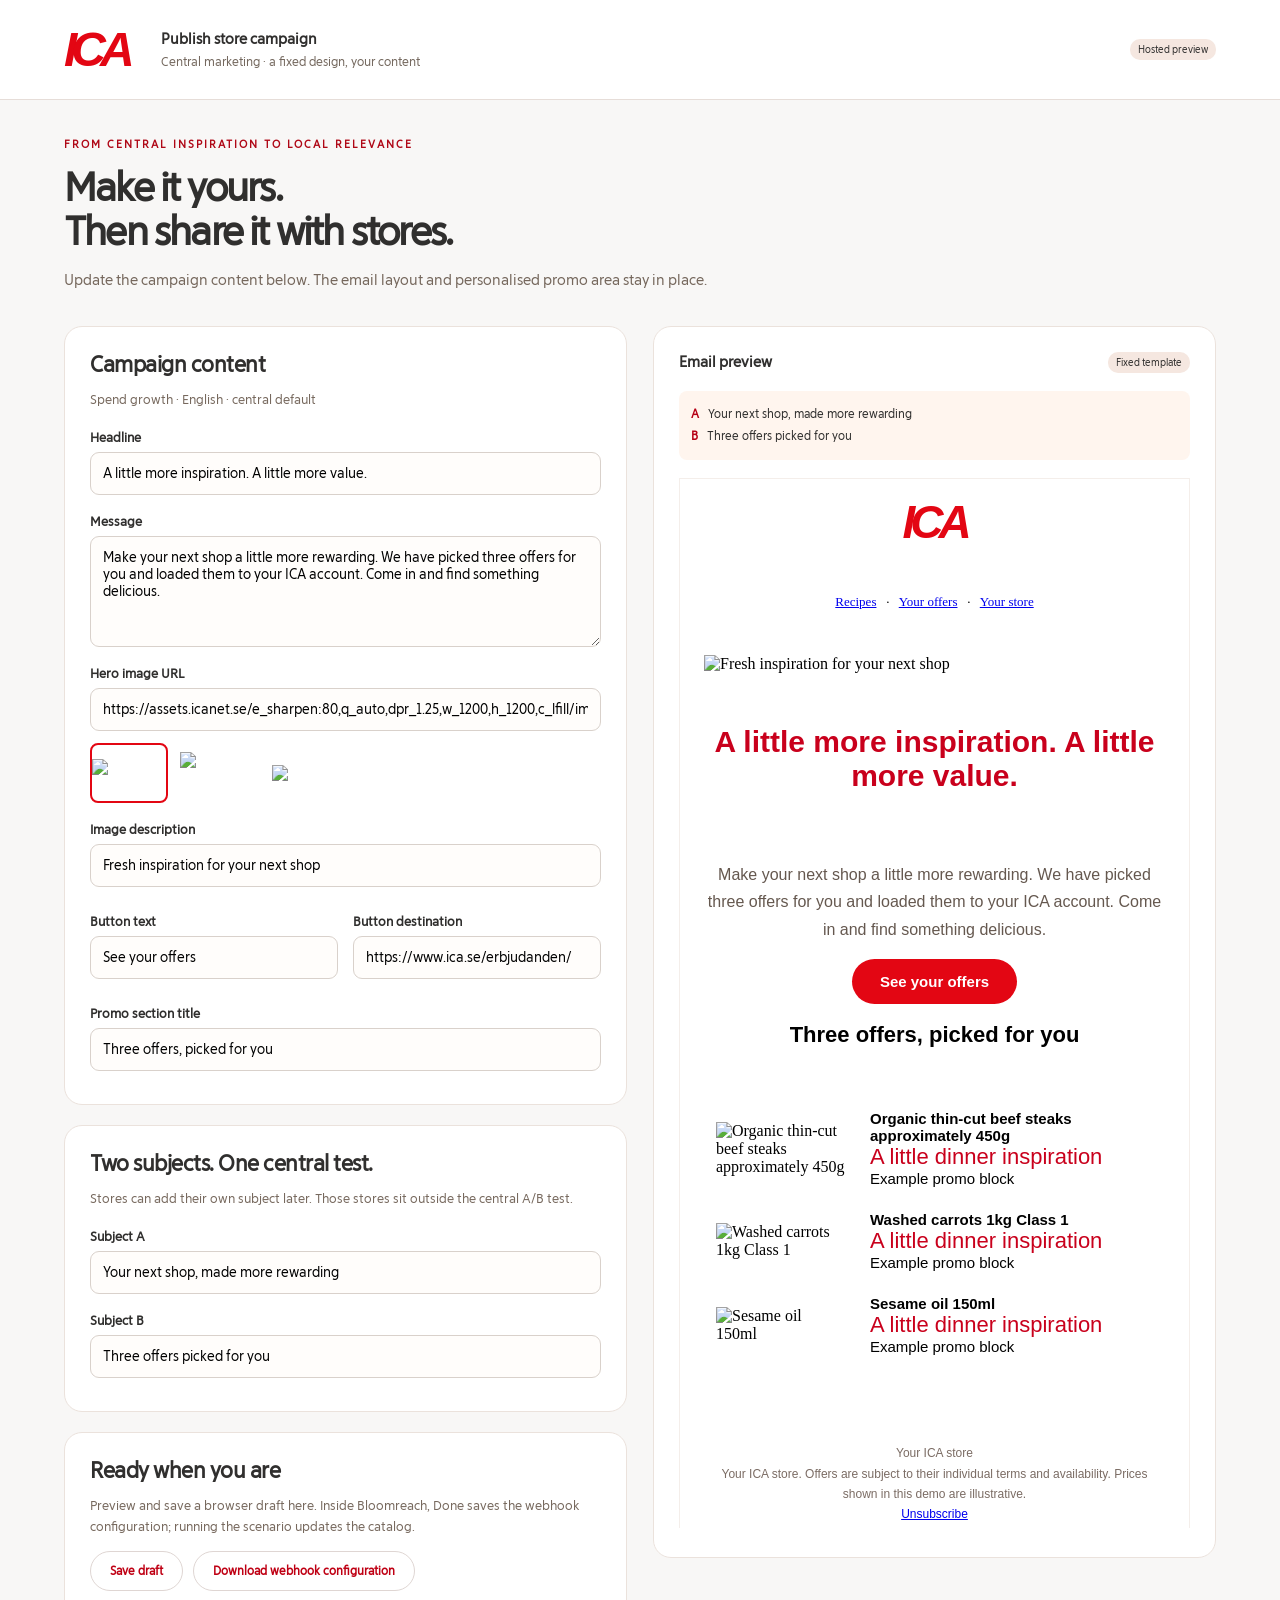
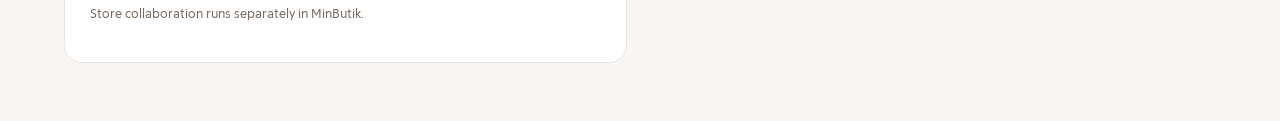
==== index.html @ 394921f4 "Add files via upload" ====
<!doctype html><html lang="en"><head><meta charset="utf-8"><meta name="viewport" content="width=device-width,initial-scale=1"><title>ICA · Publish store campaign</title><link rel="stylesheet" href="./base.css"><link rel="stylesheet" href="publisher.css"></head><body><header class="publisher-header"><a class="logo" href="./">ICA</a><div><strong>Publish store campaign</strong><small>Central marketing · a fixed design, your content</small></div><span id="mode" class="pill">Local preview</span></header><main class="publisher-main"><section class="publisher-intro"><p class="eyebrow">FROM CENTRAL INSPIRATION TO LOCAL RELEVANCE</p><h1>Make it yours.<br>Then share it with stores.</h1><p>Update the campaign content below. The email layout and personalised promo area stay in place.</p></section><div class="publisher-grid"><form id="publisher-form"><section class="publisher-card"><h2>Campaign content</h2><p class="muted">Spend growth · English · central default</p><label>Headline<input name="headline" required maxlength="200"></label><label>Message<textarea name="body_copy" rows="5" required maxlength="3000"></textarea></label><label>Hero image URL<input name="banner_image" type="url" required></label><div id="image-choices" class="image-choices" aria-label="Choose a campaign image"></div><label>Image description<input name="banner_alt" maxlength="200" required></label><div class="publisher-two"><label>Button text<input name="cta_text" required maxlength="100"></label><label>Button destination<input name="cta_url" type="url" required></label></div><label>Promo section title<input name="offers_heading" required maxlength="200"></label></section><section class="publisher-card"><h2>Two subjects. One central test.</h2><p class="muted">Stores can add their own subject later. Those stores sit outside the central A/B test.</p><label>Subject A<input name="subject_a" required maxlength="200"></label><label>Subject B<input name="subject_b" required maxlength="200"></label></section><section class="publisher-card"><h2>Ready when you are</h2><p id="save-help">Save a draft here, or publish these fields to the existing Bloomreach catalog. Publishing does not send customer emails.</p><div class="actions"><button type="button" class="secondary" id="save-draft">Save draft</button><button type="submit" id="publish" disabled>Publish central content</button><button type="button" class="secondary" id="download-webhook">Download webhook configuration</button></div><p id="publisher-status" role="status" aria-live="polite"></p><p class="muted">Store collaboration runs separately in MinButik.</p></section></form><aside class="publisher-preview"><div class="publisher-card"><div class="preview-heading"><strong>Email preview</strong><span class="pill">Fixed template</span></div><div class="preview-subjects"><b>A</b> <span id="preview-subject-a"></span><br><b>B</b> <span id="preview-subject-b"></span></div><iframe id="publisher-preview" sandbox title="Central campaign email preview"></iframe></div></aside></div></main><script type="module" src="publisher.mjs"></script></body></html>
---- base.css ----
@font-face{font-family:ICA;src:url('./ICAText.woff2')}*{box-sizing:border-box}body{margin:0;background:#f8f7f6;color:#302f2e;font:15px ICA,Arial,sans-serif}button,input,textarea,select{font:inherit}button,a,input,textarea,select{outline-offset:4px}button{cursor:pointer;border:0;border-radius:24px;background:#e30613;color:white;padding:12px 19px;font-weight:700}button:disabled{opacity:.38;cursor:not-allowed}button:hover:not(:disabled){filter:brightness(.94)}button.quiet,.secondary{background:#fff;color:#bf0014;border:1px solid #dfd6d3}.text-button{padding:0;background:none!important;color:#b90013;font-size:12px}.mast{height:88px;padding:0 4%;display:flex;align-items:center;gap:22px;background:white;border-bottom:1px solid #eee6e4}.logo{font:bold italic 48px Arial,sans-serif;letter-spacing:-6px;color:#e30613;text-decoration:none;padding-right:8px}.divider{width:1px;height:34px;background:#ddd}.mast strong{font-size:16px}.mast small{display:block;margin-top:5px;color:#777}.mast nav{display:flex;margin-left:auto;background:#f5f1ef;border-radius:28px;padding:4px}.mast nav button{background:none;color:#70635e;padding:11px 20px}.mast nav button.active{background:#e30613;color:#fff}.mast>.quiet{font-size:13px}main{max-width:1510px;padding:34px 4% 40px;margin:auto}.intro{display:flex;justify-content:space-between;align-items:center;margin-bottom:36px}.eyebrow{color:#af0716;letter-spacing:2px;font-size:11px;font-weight:800;margin:0 0 14px}h1{font-size:43px;line-height:1.08;letter-spacing:-1.8px;margin:0 0 15px}h2{font-size:24px;line-height:1.15;letter-spacing:-.5px;margin:0 0 16px}.intro p:not(.eyebrow){color:#776b65;margin:0;font-size:16px}.identity{display:flex;align-items:center;gap:14px;background:#fff;border-radius:16px;padding:20px 25px;border:1px solid #eee4df}.avatar{display:grid;place-items:center;width:47px;height:47px;background:#f7e3df;border-radius:50%;color:#b6000e;font-weight:800}.identity small,.identity span:not(.avatar){display:block;font-size:12px;color:#766a66;margin-top:6px}.identity span:not(.avatar){color:#398154}.journey-grid{display:grid;grid-template-columns:390px 385px 1fr;gap:38px;align-items:start}.section-label{display:flex;align-items:center;gap:10px;font-size:13px;font-weight:700;margin-bottom:19px;color:#655a54}.section-label>span:first-child{color:#b90013}.section-label button{margin-left:auto}.phone{width:348px;height:706px;border:7px solid #212121;border-radius:48px;background:#fff;overflow:hidden;box-shadow:0 18px 45px #32292018;position:relative;margin:auto}.phone-status{height:47px;display:flex;align-items:center;justify-content:space-between;padding:0 20px;font-size:11px;position:relative;background:#fff9f8}.island{position:absolute;left:50%;transform:translateX(-50%);height:22px;width:94px;background:#171717;border-radius:20px;top:7px}.home-indicator{height:4px;width:100px;background:#171717;border-radius:4px;position:absolute;bottom:7px;left:50%;transform:translateX(-50%)}#phone-screen{height:638px;overflow:auto;background:#fff9f8;scrollbar-width:none}.app-top{padding:10px 21px 15px;display:flex;align-items:center;justify-content:space-between;background:#fff9f8}.app-logo{font:bold italic 31px Arial;color:#e30613;letter-spacing:-4px}.app-top small{font-size:11px;color:#655e59}.app-inner{padding:12px 17px 68px}.app-inner h2{color:#cb0015;font-size:26px}.recipe-hero{width:100%;height:242px;object-fit:cover}.recipe-content{padding:19px 20px 75px}.recipe-content h2{font-size:27px;color:#c70018;margin-bottom:8px}.meta{font-size:12px;color:#655f57;margin-bottom:16px}.recipe-content p{font-size:13px;line-height:1.55}.recipe-actions{display:flex;gap:8px}.recipe-actions button{font-size:12px;padding:12px 15px}.pink-card{background:#f9e5e2;border-radius:14px;padding:15px;margin-bottom:16px}.pink-card img{width:100%;height:168px;object-fit:cover;border-radius:9px;margin-bottom:12px}.pink-card h3{margin:0 0 8px;color:#b70018;font-size:20px}.pink-card p{font-size:13px}.app-nav{position:absolute;bottom:15px;background:#fff9f8;border-top:1px solid #eeddd8;left:0;right:0;display:flex;justify-content:space-around;padding:12px 6px 9px}.app-nav button{background:none;color:#5d5550;padding:0;font-size:9px;border-radius:0;font-weight:400}.app-nav button b{display:block;font-size:20px;font-weight:400;margin-bottom:4px}.app-nav button.selected{color:#d70017}.list-row{display:flex;padding:12px 0;border-bottom:1px solid #eee1db;gap:10px;align-items:center;font-size:12px}.list-row .tick{height:18px;width:18px;border:1px solid #cabbb2;border-radius:5px;background:white}.list-row.checked{opacity:.5;text-decoration:line-through}.insta-top{font:bold italic 28px Georgia;padding:14px 19px;display:flex;justify-content:space-between;background:#fff}.insta-author{padding:14px 17px;display:flex;gap:9px;font-size:12px;align-items:center}.insta-author .roundlogo{display:grid;place-items:center;width:33px;height:33px;border:1px solid #eee;border-radius:50%;font:bold italic 16px Arial;color:#e30613}.insta-author small{display:block;font-size:10px;margin-top:2px}.reel{position:relative;height:351px;background:#352f28;overflow:hidden}.reel img{width:100%;height:100%;object-fit:cover;animation:reelpan 15s ease-in-out infinite alternate}.reel:after{content:'';position:absolute;inset:0;background:linear-gradient(transparent 40%,#0009)}.reel-title{position:absolute;bottom:27px;left:20px;right:25px;color:#fff;z-index:1;font-size:32px;font-weight:800;line-height:1.05}.reel-label{position:absolute;top:17px;left:18px;color:white;background:#ffffff25;border-radius:20px;padding:6px 10px;font-size:10px;z-index:1}.social-cta{display:flex;width:100%;border-radius:0;background:#e8f2fd;color:#15538d;justify-content:space-between;font-size:12px;padding:13px 17px}.insta-copy{padding:15px 18px;font-size:12px;line-height:1.5}.social-icons{font-size:25px;letter-spacing:12px;margin-bottom:10px}.scanner-wrap{height:590px;position:relative;display:flex;flex-direction:column;align-items:center}.scanner{width:278px;height:465px;background:linear-gradient(100deg,#777c7b,#c4c6bf 35%,#c3c4bd 65%,#757a78);border:2px solid #7a7d77;border-radius:56px 56px 69px 69px;padding:17px 21px 21px;box-shadow:inset 0 0 0 5px #c9cbc3,0 18px 30px #393e3320;position:relative;z-index:1}.scanner-brand{text-align:center;font:bold italic 20px Arial;color:#353a38;margin-bottom:8px}.scanner-brand small{display:block;font:8px Arial;letter-spacing:2px;margin:3px 0 8px}.scanner-display{height:327px;background:#fffefa;border:9px solid #202623;border-radius:9px;overflow:hidden;font-family:Arial,sans-serif}.scanner-button{width:61px;height:39px;margin:13px auto 0;border-radius:24px 24px 15px 15px;background:linear-gradient(#b3b5ad,#969c93);border:2px solid #7a8076;box-shadow:inset 0 1px 3px #fff8}.scanner-light{width:6px;height:6px;background:#62b26b;position:absolute;bottom:29px;right:61px;border-radius:50%}.scanner-handle{width:91px;height:154px;background:linear-gradient(90deg,#92958c,#c8c9bc 48%,#8a9085);border-radius:0 0 40px 40px;position:absolute;top:428px;box-shadow:inset 2px 0 3px #fff5}.scanner-welcome{background:#e30613;height:100%;display:flex;flex-direction:column;align-items:center;justify-content:center;color:#fff;padding:15px;text-align:center}.scanner-welcome b{font:bold italic 54px Arial;letter-spacing:-6px}.scanner-welcome p{font-size:15px;line-height:1.4}.scanner-tabs{display:flex;background:#dff1f0;color:#087c81;font-size:10px}.scanner-tabs span{padding:11px 5px;flex:1;text-align:center}.scanner-customer{font-size:9px;background:#fff;padding:8px;color:#555;border-bottom:1px solid #ddd}.scanner-lines{padding:9px;font-size:11px}.scanner-line{padding:11px 0;border-bottom:1px solid #d9dfda;display:flex;justify-content:space-between}.scanner-total{font-weight:bold;padding-top:13px;font-size:14px;display:flex;justify-content:space-between}.scanner-tip{height:100%;padding:13px 12px;text-align:center;background:#fff8ef;display:flex;flex-direction:column;align-items:center}.scanner-tip img{height:101px;width:130px;object-fit:contain;mix-blend-mode:multiply}.scanner-tip .tiny{font-size:8px;letter-spacing:1px;color:#bb0617}.scanner-tip h3{font-size:17px;color:#c9001d;margin:6px 0}.scanner-tip p{font-size:11px;line-height:1.4;margin:5px 0}.scanner-tip button{font-size:10px;padding:9px 12px;margin-top:8px}.scanner-tip small{font-size:9px;margin:5px 0}.store-controls{display:flex;flex-wrap:wrap;justify-content:center;gap:8px;margin-top:-4px}.store-controls button{font-size:12px;padding:11px 15px}.store-controls small{font-size:11px;text-align:center;line-height:1.5;max-width:300px;color:#7c7068;margin-top:7px}.story-panel{padding:25px 0 0 6px}.story-panel h2{font-size:30px}ol{list-style:none;padding:0;counter-reset:step;margin:26px 0}ol li{counter-increment:step;display:flex;align-items:center;gap:13px;font-size:13px;color:#867a72;margin:0 0 19px}ol li:before{content:counter(step);width:25px;height:25px;border-radius:50%;border:1px solid #e1d6d0;display:grid;place-items:center;font-size:10px}ol li.current{color:#c30019;font-weight:700}ol li.current:before,ol li.done:before{background:#e30613;color:white;border-color:#e30613}.follow-card{background:#f7e4df;border-radius:18px;padding:22px;margin-bottom:23px}.follow-card p{font-size:13px;line-height:1.55;color:#72655e}.follow-card button{font-size:12px;width:100%}.boundary{font-size:11px;line-height:1.6;color:#87796e}.boundary b{color:#65584f}.event-panel{margin-top:45px;border-top:1px solid #e5dcd7;padding-top:27px;display:flex;align-items:center;flex-wrap:wrap;gap:20px}.event-panel h2{font-size:21px;margin:0}.event-panel .eyebrow{margin-bottom:7px}.live-switch{margin-left:auto;font-size:12px;display:flex;align-items:center;gap:8px}.live-switch input{accent-color:#d70618}.event-panel>span{font-size:11px;background:#e6eee6;color:#537553;border-radius:20px;padding:8px 12px}#events{width:100%;display:flex;gap:9px;overflow:auto;min-height:94px;padding-bottom:8px}.event-chip{min-width:210px;background:white;border:1px solid #eee2dc;border-radius:11px;padding:12px;font-size:11px}.event-chip b{display:block;margin:7px 0;color:#ab0018}.event-chip span{color:#81736a;font-size:10px}.empty{color:#8b7d73;font-size:13px}.push-preview{margin:12px;background:#f1ece9e8;border-radius:20px;padding:17px;font-size:12px;box-shadow:0 6px 15px #0001}.push-preview strong{display:block;margin:9px 0 4px}.push-preview button{margin-top:10px;width:100%;font-size:12px}.stars{display:flex;gap:6px}.stars button{background:transparent;color:#b70017;padding:5px;font-size:30px}.content-grid{display:grid;grid-template-columns:355px 1fr;gap:40px}.editor-card{background:white;border:1px solid #e6dcd6;border-radius:18px;padding:25px;height:max-content}.editor-card label{display:block;font-size:12px;font-weight:bold;margin-bottom:16px}.editor-card input:not([type=checkbox]),.editor-card select,.editor-card textarea{display:block;width:100%;border:1px solid #d9cec7;border-radius:8px;padding:10px;margin-top:7px;background:#fff;font-size:13px}.editor-card .check{display:flex;align-items:center;gap:7px;font-weight:400}.locked{padding:15px;border-radius:9px;background:#f5f2ed;color:#74685c;font-size:12px;line-height:1.5;margin:20px 0}.actions{display:flex;gap:8px;flex-wrap:wrap}.actions button{font-size:11px}.editor-card .import-label{font-size:12px;margin-top:20px}.editor-card a{font-size:12px;color:#c0001b}#content-status{font-size:12px;color:#327245;line-height:1.5;margin:14px 0}.email-shell{background:#eae7e3;padding:20px 30px;border-radius:15px}.email-bar{display:flex;justify-content:space-between;margin-bottom:20px;font-size:10px;letter-spacing:1px}.email-bar small{letter-spacing:0;color:#a40017}.subject-line{background:white;padding:15px;font-size:12px;max-width:600px;margin:auto;border-bottom:1px solid #ddd}.subject-line b{margin-right:14px;color:#999}#email-preview{max-width:600px;margin:auto;background:#fff}.email-logo{font:bold italic 46px Arial;letter-spacing:-5px;color:#e30613;text-align:center;padding-top:28px}.email-nav{display:flex;justify-content:center;gap:28px;padding:22px 0;font-size:12px;color:#6a5a51}.email-banner{width:100%;height:238px;object-fit:cover}.email-body{text-align:center;padding:28px}.email-body h2{font-size:28px;color:#ca001b}.email-body p{font-size:14px;line-height:1.7;color:#7b6d64}.email-offers{display:grid;grid-template-columns:repeat(3,1fr);gap:12px;padding:0 20px 25px}.email-offer{border:1px solid #eee0d5;border-radius:9px;padding:12px;font-size:12px}.email-offer img{width:100%;height:100px;object-fit:contain}.email-offer strong{display:block;margin:8px 0;min-height:30px}.price{font-size:18px;font-weight:bold;color:#c7001c}.email-local{margin:0 20px 25px;padding:20px;background:#fae8df;border-radius:10px;text-align:center}.email-footer{text-align:center;background:#faf0eb;padding:23px;font-size:11px;color:#776d67;line-height:1.8}.pill{font-size:10px;padding:4px 8px;border-radius:10px;background:#f5e7e0;margin-left:auto}footer{font-size:11px;color:#998a80;text-align:center;padding:10px 0 25px}.toast{position:fixed;bottom:30px;left:50%;transform:translateX(-50%);padding:14px 25px;background:#342e29;color:#fff;border-radius:30px;z-index:100;font-size:13px}body.scanner-only .mast,body.scanner-only .intro,body.scanner-only .device-column:first-child,body.scanner-only .story-panel,body.scanner-only .event-panel,body.scanner-only footer{display:none}body.scanner-only .journey-grid{display:block}body.scanner-only .device-column:nth-child(2){max-width:390px;margin:auto}body.scanner-only{background:#e8e6e0}body.scanner-only .section-label{margin-top:10px}@keyframes reelpan{from{transform:scale(1.02)}to{transform:scale(1.15)}}@media(max-width:1250px){.journey-grid{grid-template-columns:350px 320px 1fr;gap:20px}.story-panel h2{font-size:25px}.identity{padding:15px}.phone{width:335px}.intro h1{font-size:37px}.mast strong{font-size:13px}.mast nav button{font-size:12px;padding:10px 12px}}@media(max-width:1050px){.journey-grid{grid-template-columns:1fr 1fr}.story-panel{grid-column:span 2;display:grid;grid-template-columns:1fr 1fr;gap:20px}.story-panel .eyebrow{grid-column:span 2}.identity{display:none}.content-grid{grid-template-columns:300px 1fr}.mast>div{display:none}.intro h1{font-size:38px}}@media(max-width:700px){.mast{height:73px;padding:0 16px;gap:10px}.mast .divider{display:none}.logo{font-size:38px}.mast nav{margin-left:auto}.mast>.quiet{padding:9px;font-size:10px}.intro h1{font-size:34px}.journey-grid{grid-template-columns:1fr;gap:30px}.story-panel{grid-column:auto;display:block}.content-grid{grid-template-columns:1fr}.email-shell{padding:12px}.live-switch{margin-left:0}.phone{width:340px}.section-label{max-width:365px;margin:0 auto 18px}.scanner-wrap{height:580px}main{padding:27px 18px}.intro{margin-bottom:28px}.email-offers{gap:5px;padding:0 10px 20px}.email-offer{padding:8px}.email-offer strong{font-size:11px}.email-nav{gap:15px}}@media(prefers-reduced-motion:reduce){.reel img{animation:none}}
.scanner-tabs button{flex:1;border-radius:0;font-size:10px;color:#087c81;background:#dff1f0;padding:11px 5px}.scroll-list{max-height:270px;overflow:auto}.scroll-list .scanner-line{gap:8px}.scroll-list .scanner-line small{max-width:80px;text-align:right}

.ingredient-choice{display:flex;gap:12px;align-items:center;padding:13px 0;border-bottom:1px solid #eee;cursor:pointer}.ingredient-choice input{width:20px;height:20px;accent-color:#e42313;flex-shrink:0}.ingredient-choice span{flex:1}.ingredient-choice small{display:block;color:#777;margin-top:4px}.ingredient-confirm{position:sticky;top:0;background:#fff;padding:10px 0;z-index:2}.ingredient-confirm button{width:100%}.ingredient-confirm button:disabled{opacity:.45;cursor:default}.remove-ingredient{background:transparent!important;color:#777!important;border:0;padding:5px!important;font-size:18px!important;width:30px!important;min-width:30px}

.store-email-frame{width:100%;height:1550px;border:0;background:white}.roundtrip-flow{font-size:14px;line-height:1.9;color:#65584f}.roundtrip-note,#template-source{font-size:12px;line-height:1.6;color:#6c645f}.routing-preview{padding:18px;font-size:12px;line-height:1.6;background:#fff4ee}.actions{flex-wrap:wrap}#return-content{background:#087c81}
---- publisher.css ----
.publisher-header{display:flex;align-items:center;gap:24px;padding:22px 5%;background:white;border-bottom:1px solid #e6ddd8}.publisher-header small{display:block;color:#74685e;margin-top:6px}.publisher-header .pill{margin-left:auto}.publisher-main{max-width:1380px;margin:auto;padding:38px 5%}.publisher-intro h1{font-size:40px;line-height:1.1;margin:12px 0}.publisher-intro>p:last-child{max-width:650px;line-height:1.7;color:#75675c}.publisher-grid{display:grid;grid-template-columns:minmax(320px,1fr) minmax(300px,1fr);gap:26px;align-items:start;margin-top:32px}.publisher-card{background:white;border:1px solid #ebe2dc;border-radius:18px;padding:25px;margin-bottom:20px}.publisher-card h2{font-size:22px;margin:0 0 10px}.publisher-card label{display:block;font-size:13px;font-weight:bold;margin:19px 0 8px}.publisher-card input,.publisher-card textarea{display:block;width:100%;border:1px solid #d9d1cb;border-radius:9px;padding:12px;margin-top:7px;font-size:14px;font-weight:normal;background:#fffdfb}.publisher-card input:focus,.publisher-card textarea:focus{outline:2px solid #c50017}.publisher-two{display:grid;grid-template-columns:1fr 1fr;gap:15px}.muted,#save-help{color:#77695e;line-height:1.6;font-size:13px}.image-choices{display:flex;gap:10px;margin:12px 0}.image-choices button{padding:0;width:78px;height:60px;overflow:hidden;border-radius:8px;background:white;border:2px solid transparent}.image-choices button[aria-pressed=true]{border-color:#e30613}.image-choices img{width:100%;height:100%;object-fit:cover}.publisher-preview{position:sticky;top:20px}.preview-heading{display:flex;align-items:center;justify-content:space-between;gap:12px}.preview-subjects{font-size:12px;line-height:1.9;margin:18px 0;padding:12px;background:#fff5ee;border-radius:8px}.preview-subjects b{color:#b60016;margin-right:6px}#publisher-preview{width:100%;height:1050px;border:0}.publisher-card .actions{display:flex;gap:10px;flex-wrap:wrap}.publisher-card button{font-size:12px}.portal-link{font-size:13px;color:#ae0014}#publisher-status{font-size:13px;line-height:1.6;color:#076d63}.publisher-card .error{color:#b00020!important}.embedded .publisher-intro{display:none}.embedded .publisher-header{padding:14px 24px}.embedded .publisher-main{padding:20px}.embedded .publisher-grid{margin-top:0}@media(max-width:780px){.publisher-grid{grid-template-columns:1fr}.publisher-preview{position:static}.publisher-two{grid-template-columns:1fr}.publisher-intro h1{font-size:32px}.publisher-header{gap:14px}.publisher-header strong{font-size:14px}}
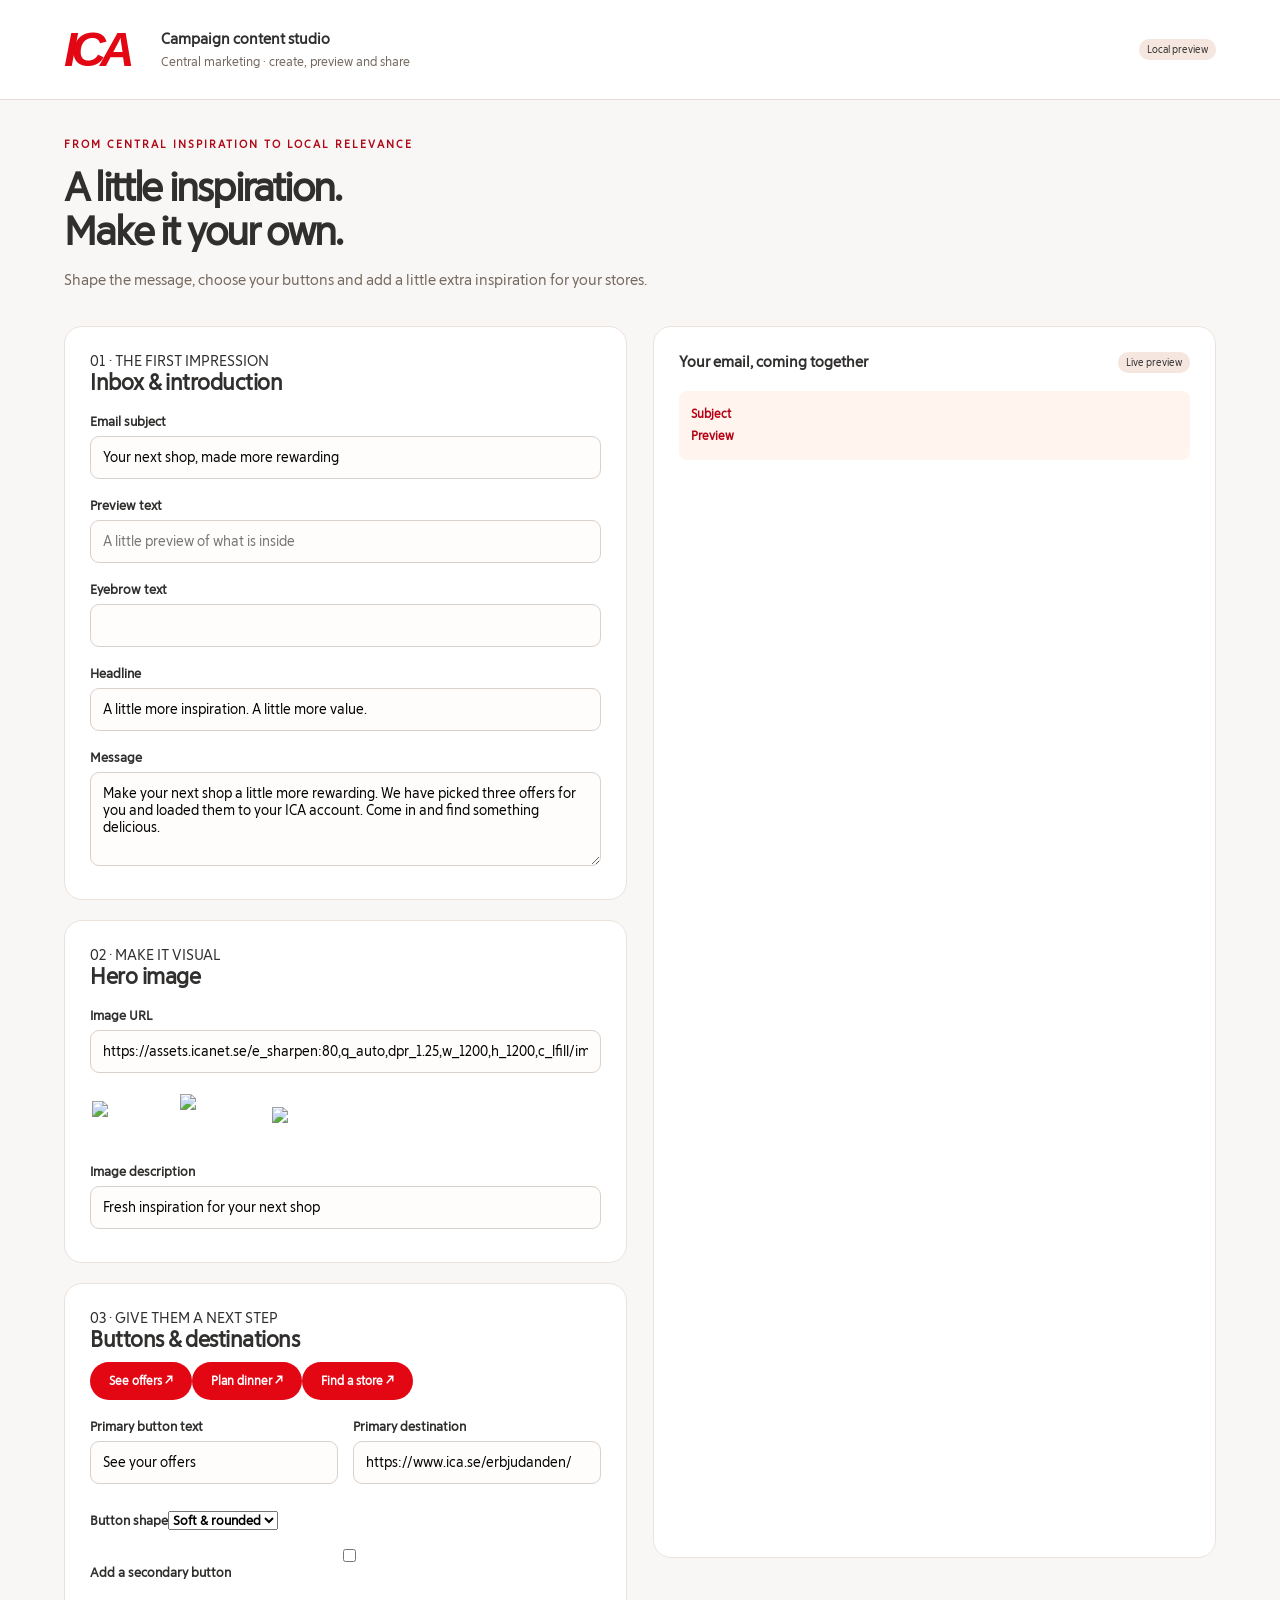
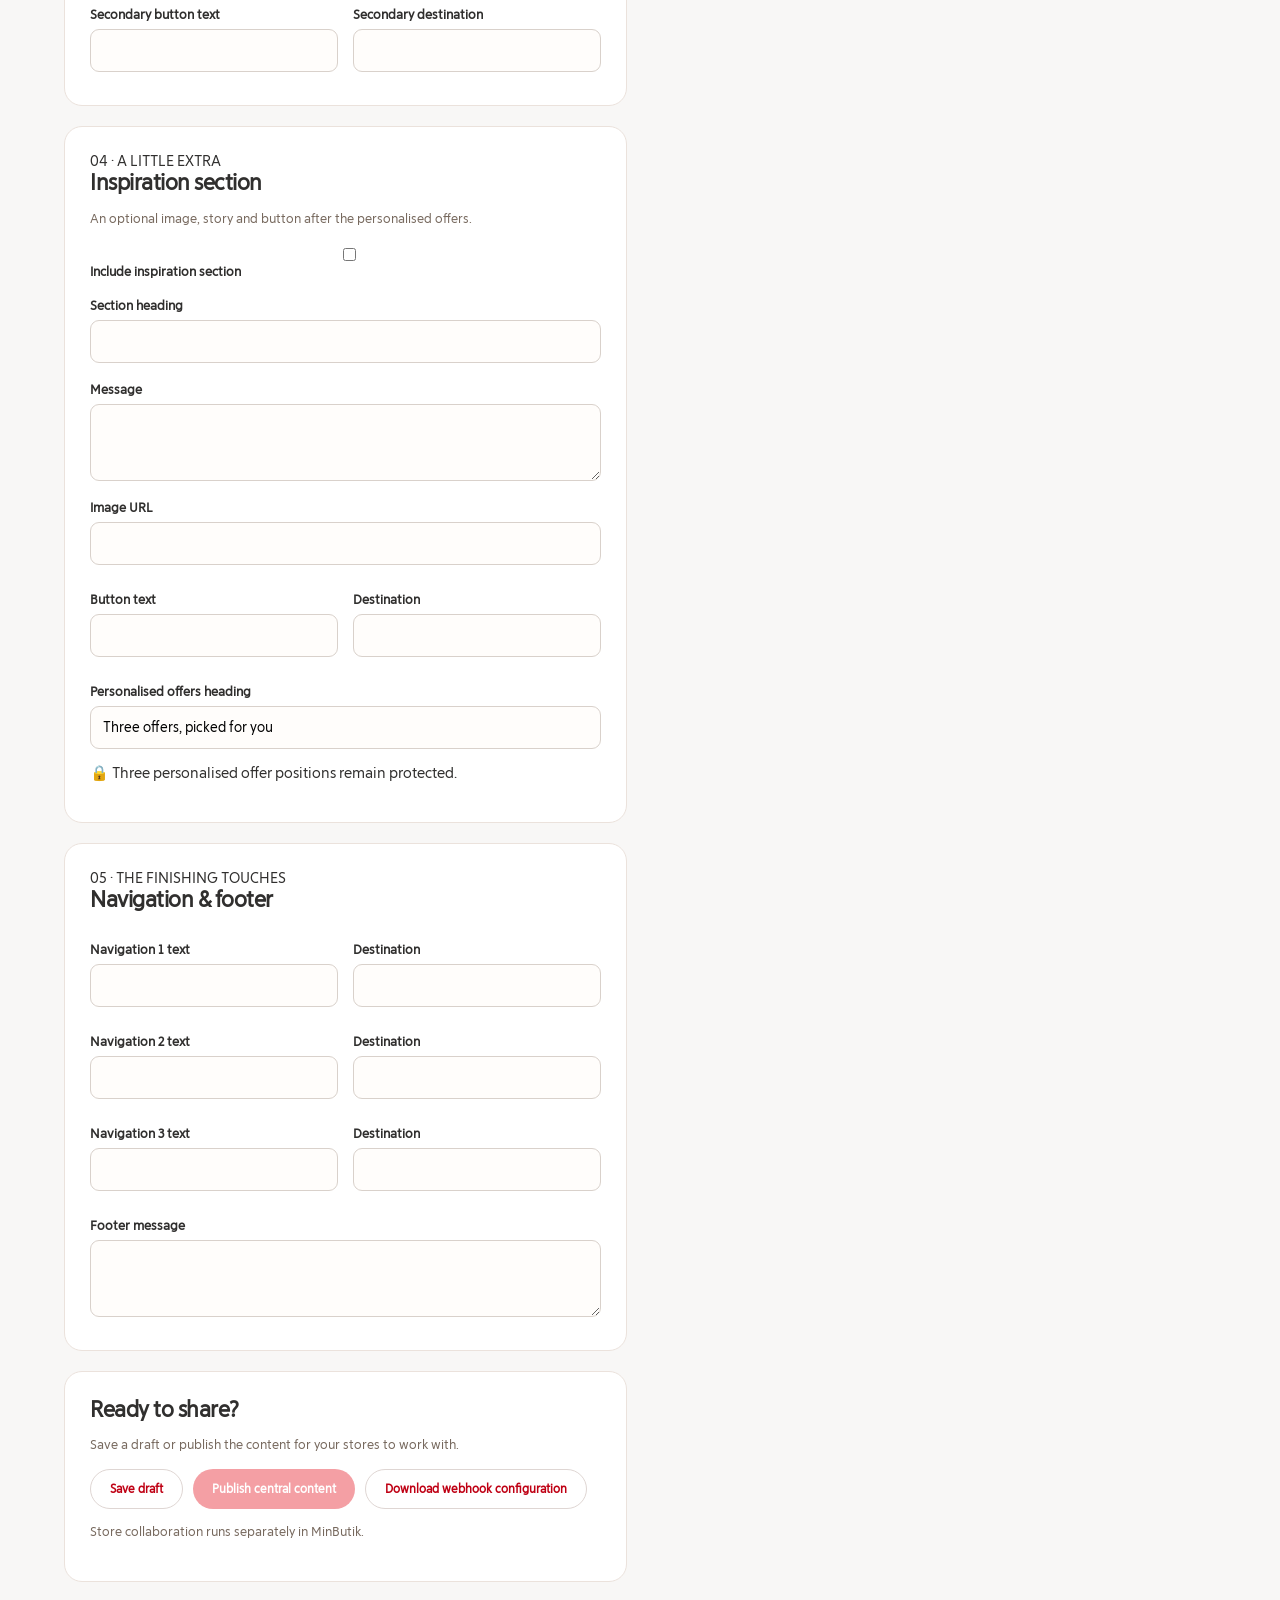
==== commit 696a23ed: "Update index.html" ====
--- a/index.html
+++ b/index.html
@@ -1 +1 @@
-<!doctype html><html lang="en"><head><meta charset="utf-8"><meta name="viewport" content="width=device-width,initial-scale=1"><title>ICA · Publish store campaign</title><link rel="stylesheet" href="./base.css"><link rel="stylesheet" href="publisher.css"></head><body><header class="publisher-header"><a class="logo" href="./">ICA</a><div><strong>Publish store campaign</strong><small>Central marketing · a fixed design, your content</small></div><span id="mode" class="pill">Local preview</span></header><main class="publisher-main"><section class="publisher-intro"><p class="eyebrow">FROM CENTRAL INSPIRATION TO LOCAL RELEVANCE</p><h1>Make it yours.<br>Then share it with stores.</h1><p>Update the campaign content below. The email layout and personalised promo area stay in place.</p></section><div class="publisher-grid"><form id="publisher-form"><section class="publisher-card"><h2>Campaign content</h2><p class="muted">Spend growth · English · central default</p><label>Headline<input name="headline" required maxlength="200"></label><label>Message<textarea name="body_copy" rows="5" required maxlength="3000"></textarea></label><label>Hero image URL<input name="banner_image" type="url" required></label><div id="image-choices" class="image-choices" aria-label="Choose a campaign image"></div><label>Image description<input name="banner_alt" maxlength="200" required></label><div class="publisher-two"><label>Button text<input name="cta_text" required maxlength="100"></label><label>Button destination<input name="cta_url" type="url" required></label></div><label>Promo section title<input name="offers_heading" required maxlength="200"></label></section><section class="publisher-card"><h2>Two subjects. One central test.</h2><p class="muted">Stores can add their own subject later. Those stores sit outside the central A/B test.</p><label>Subject A<input name="subject_a" required maxlength="200"></label><label>Subject B<input name="subject_b" required maxlength="200"></label></section><section class="publisher-card"><h2>Ready when you are</h2><p id="save-help">Save a draft here, or publish these fields to the existing Bloomreach catalog. Publishing does not send customer emails.</p><div class="actions"><button type="button" class="secondary" id="save-draft">Save draft</button><button type="submit" id="publish" disabled>Publish central content</button><button type="button" class="secondary" id="download-webhook">Download webhook configuration</button></div><p id="publisher-status" role="status" aria-live="polite"></p><p class="muted">Store collaboration runs separately in MinButik.</p></section></form><aside class="publisher-preview"><div class="publisher-card"><div class="preview-heading"><strong>Email preview</strong><span class="pill">Fixed template</span></div><div class="preview-subjects"><b>A</b> <span id="preview-subject-a"></span><br><b>B</b> <span id="preview-subject-b"></span></div><iframe id="publisher-preview" sandbox title="Central campaign email preview"></iframe></div></aside></div></main><script type="module" src="publisher.mjs"></script></body></html>
+<!doctype html><html lang="en"><head><meta charset="utf-8"><meta name="viewport" content="width=device-width,initial-scale=1"><title>ICA · Publish store campaign</title><link rel="stylesheet" href="./base.css"><link rel="stylesheet" href="publisher.css?v=rich-5"></head><body><header class="publisher-header"><a class="logo" href="./">ICA</a><div><strong>Campaign content studio</strong><small>Central marketing · create, preview and share</small></div><span id="mode" class="pill">Local preview</span></header><main class="publisher-main"><section class="publisher-intro"><p class="eyebrow">FROM CENTRAL INSPIRATION TO LOCAL RELEVANCE</p><h1>A little inspiration.<br>Make it your own.</h1><p>Shape the message, choose your buttons and add a little extra inspiration for your stores.</p></section><div class="publisher-grid"><form id="publisher-form"><section class="publisher-card"><span class="section-number">01 · THE FIRST IMPRESSION</span><h2>Inbox & introduction</h2><label>Email subject<input name="subject_a" required maxlength="200"></label><label>Preview text<input name="preheader" maxlength="200" placeholder="A little preview of what is inside"></label><label>Eyebrow text<input name="eyebrow" maxlength="120"></label><label>Headline<input name="headline" required maxlength="200"></label><label>Message<textarea name="body_copy" rows="4" required maxlength="3000"></textarea></label></section><section class="publisher-card"><span class="section-number">02 · MAKE IT VISUAL</span><h2>Hero image</h2><label>Image URL<input name="banner_image" type="url" required></label><div id="image-choices" class="image-choices" aria-label="Choose a campaign image"></div><label>Image description<input name="banner_alt" maxlength="200" required></label></section><section class="publisher-card"><span class="section-number">03 · GIVE THEM A NEXT STEP</span><h2>Buttons & destinations</h2><div class="preset-buttons"><button type="button" data-cta-preset="offers">See offers ↗</button><button type="button" data-cta-preset="recipes">Plan dinner ↗</button><button type="button" data-cta-preset="stores">Find a store ↗</button></div><div class="publisher-two"><label>Primary button text<input name="cta_text" required maxlength="100"></label><label>Primary destination<input name="cta_url" type="url" required></label></div><label>Button shape<select name="button_radius"><option value="24px">Soft & rounded</option><option value="6px">Gently squared</option></select></label><label class="toggle-label"><input type="checkbox" name="secondary_cta_enabled"> Add a secondary button</label><div data-section="secondary_cta_enabled" class="optional-section"><div class="publisher-two"><label>Secondary button text<input name="secondary_cta_text" maxlength="100"></label><label>Secondary destination<input name="secondary_cta_url" type="url"></label></div></div></section><section class="publisher-card"><span class="section-number">04 · A LITTLE EXTRA</span><h2>Inspiration section</h2><p class="muted">An optional image, story and button after the personalised offers.</p><label class="toggle-label"><input type="checkbox" name="feature_enabled"> Include inspiration section</label><div data-section="feature_enabled" class="optional-section"><label>Section heading<input name="feature_heading" maxlength="200"></label><label>Message<textarea name="feature_body" rows="3" maxlength="3000"></textarea></label><label>Image URL<input name="feature_image" type="url"></label><div class="publisher-two"><label>Button text<input name="feature_cta_text" maxlength="100"></label><label>Destination<input name="feature_cta_url" type="url"></label></div></div><label>Personalised offers heading<input name="offers_heading" required maxlength="200"></label><p class="protected-note">🔒 Three personalised offer positions remain protected.</p></section><section class="publisher-card"><span class="section-number">05 · THE FINISHING TOUCHES</span><h2>Navigation & footer</h2><div class="publisher-two"><label>Navigation 1 text<input name="nav_link_1" required maxlength="100"></label><label>Destination<input name="nav_url_1" type="url" required></label></div><div class="publisher-two"><label>Navigation 2 text<input name="nav_link_2" required maxlength="100"></label><label>Destination<input name="nav_url_2" type="url" required></label></div><div class="publisher-two"><label>Navigation 3 text<input name="nav_link_3" required maxlength="100"></label><label>Destination<input name="nav_url_3" type="url" required></label></div><label>Footer message<textarea name="footer_copy" rows="3" required maxlength="3000"></textarea></label></section><section class="publisher-card"><h2>Ready to share?</h2><p id="save-help">Save a draft or publish the content for your stores to work with.</p><div class="actions"><button type="button" class="secondary" id="save-draft">Save draft</button><button type="submit" id="publish" disabled>Publish central content</button><button type="button" class="secondary" id="download-webhook">Download webhook configuration</button></div><p id="publisher-status" role="status" aria-live="polite"></p><p class="muted">Store collaboration runs separately in MinButik.</p></section></form><aside class="publisher-preview"><div class="publisher-card"><div class="preview-heading"><strong>Your email, coming together</strong><span class="pill">Live preview</span></div><div class="preview-subjects"><b>Subject</b> <span id="preview-subject-a"></span><br><b>Preview</b> <span id="preview-preheader"></span></div><iframe id="publisher-preview" sandbox title="Central campaign email preview"></iframe></div></aside></div></main><script type="module" src="publisher.mjs?v=20261123-rich-5"></script></body></html>
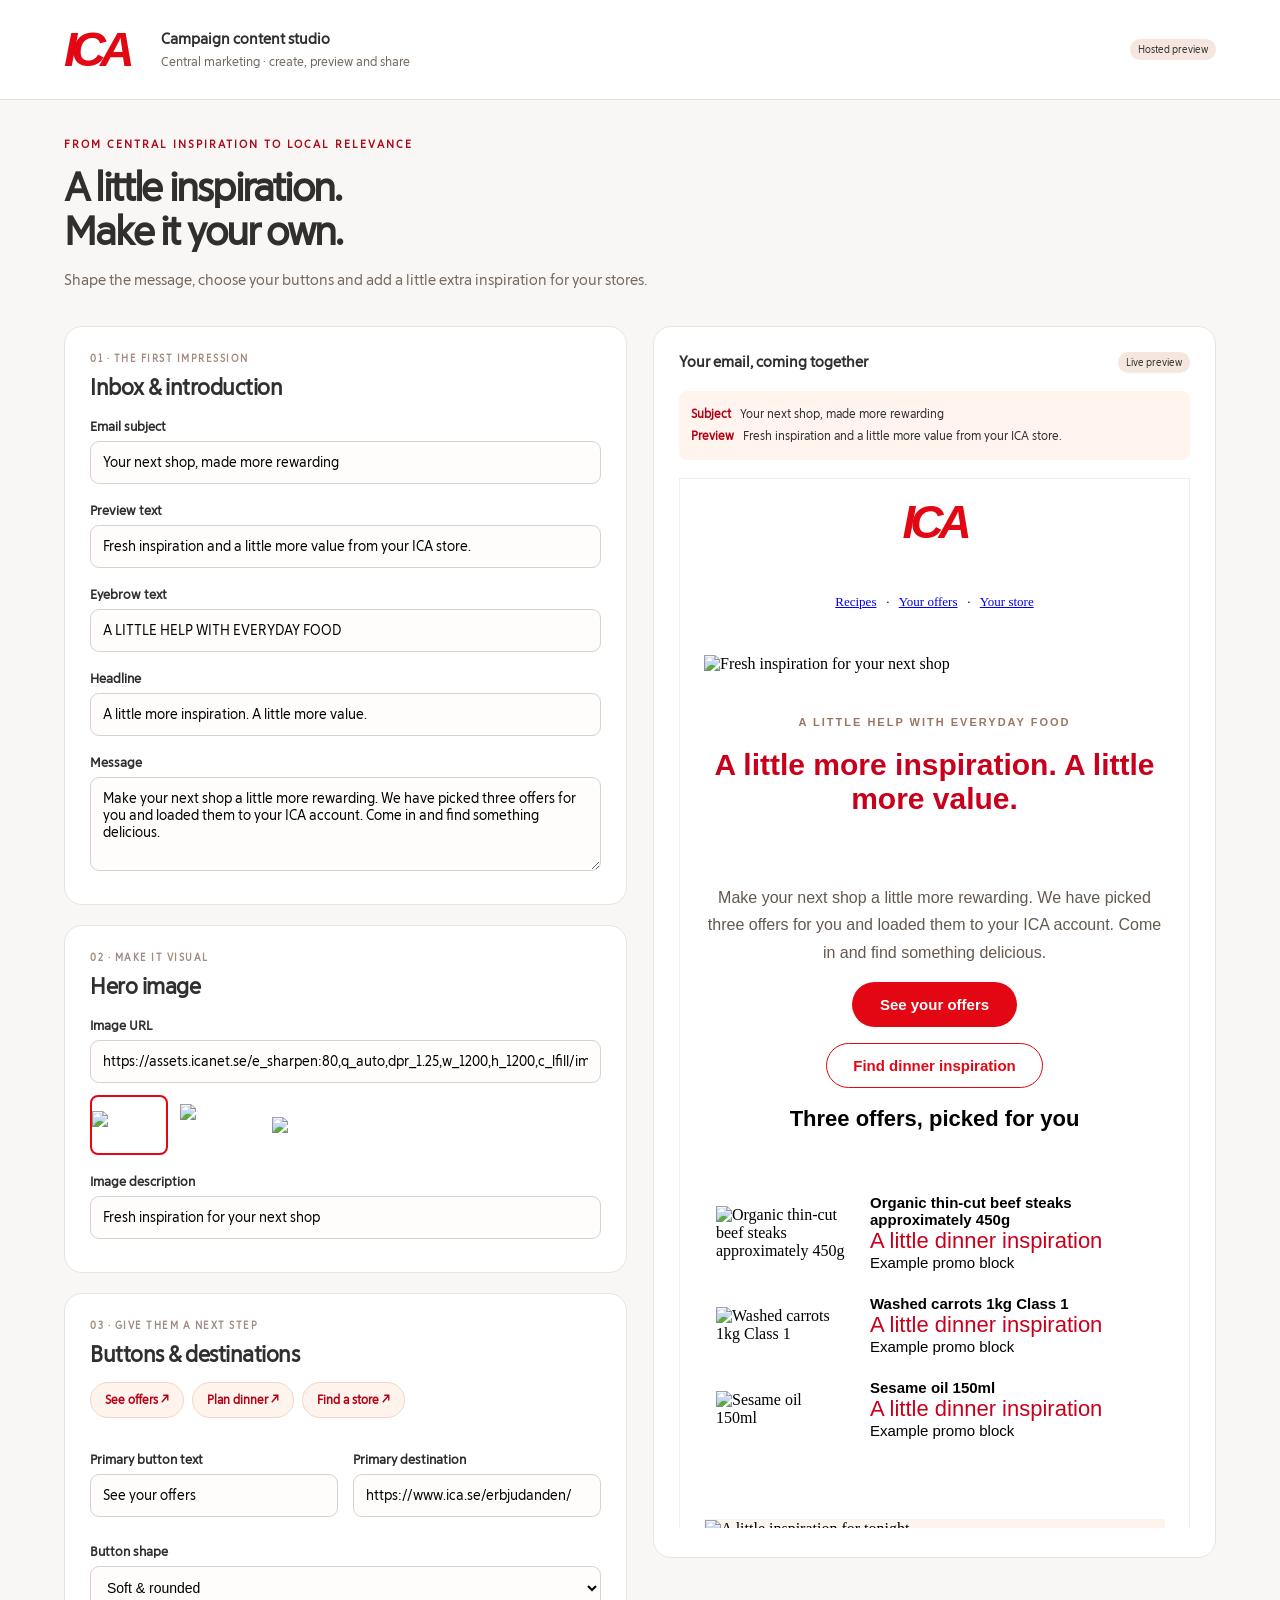
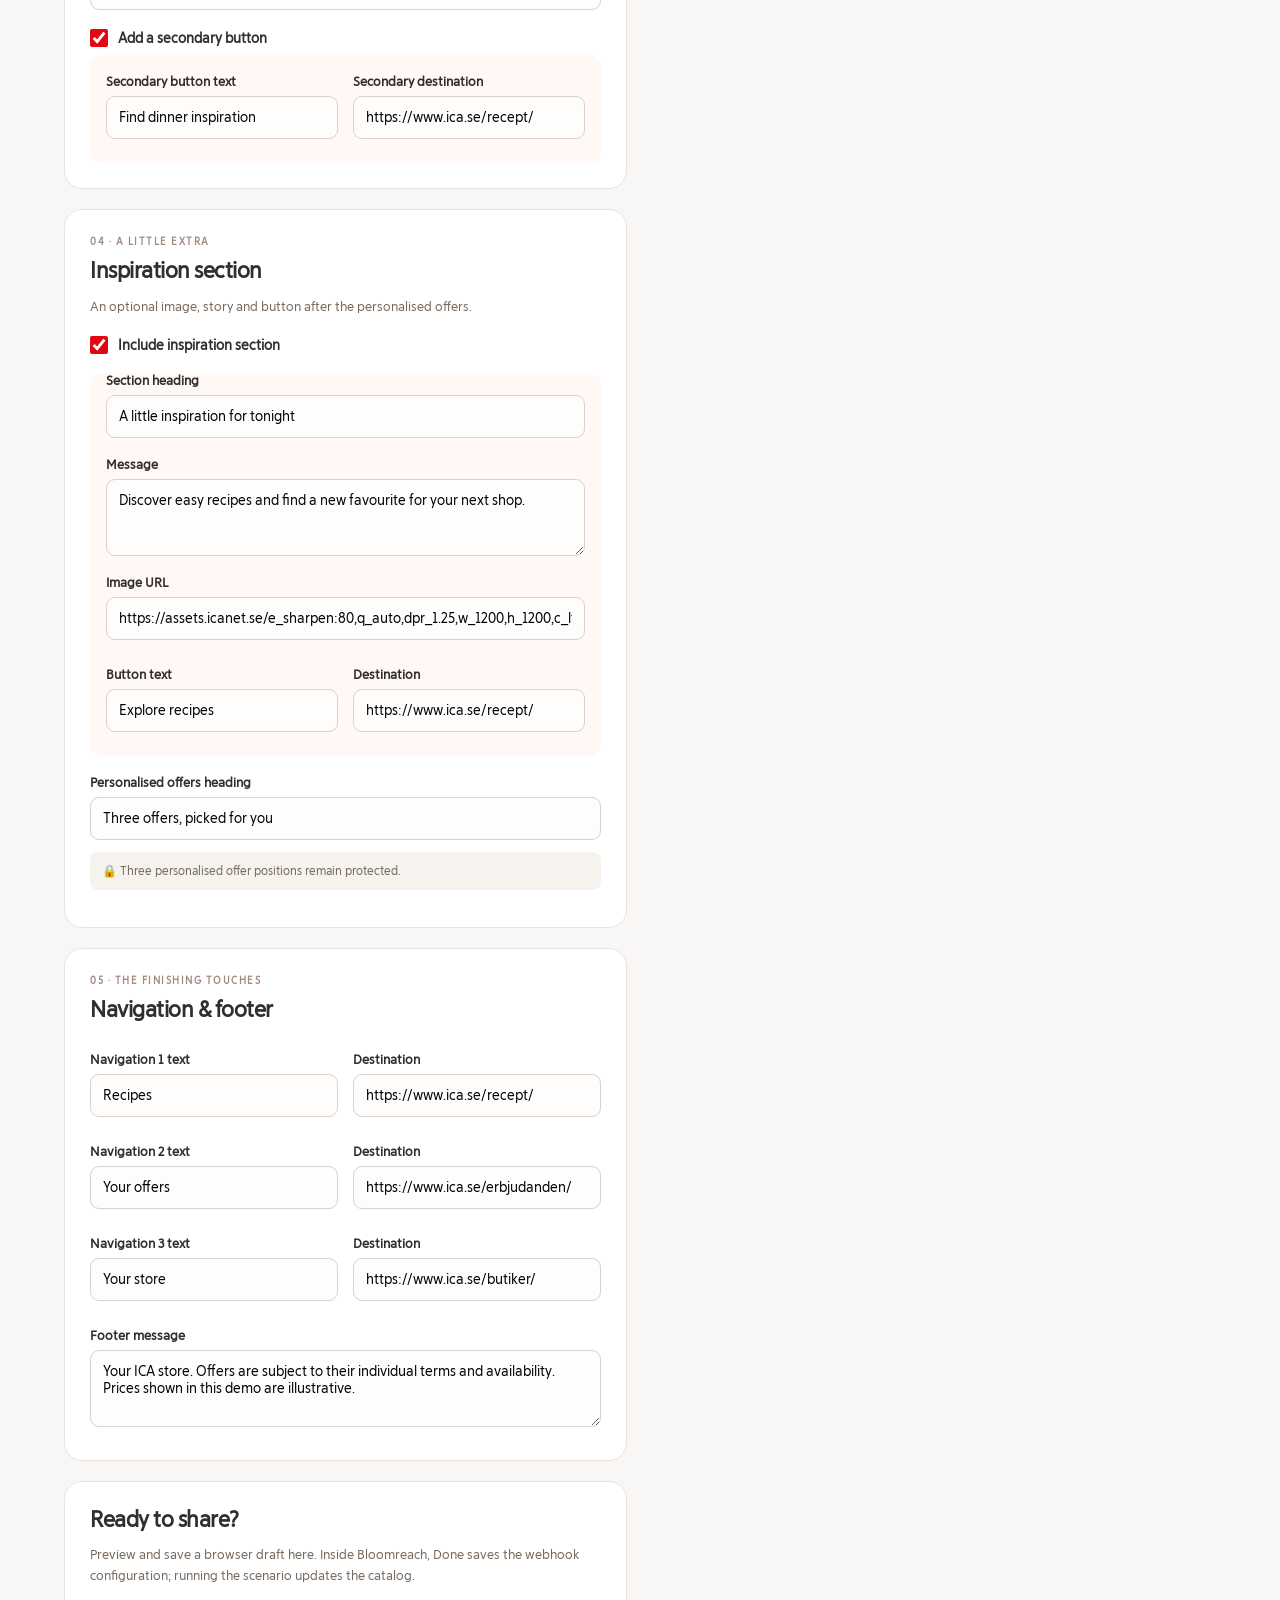
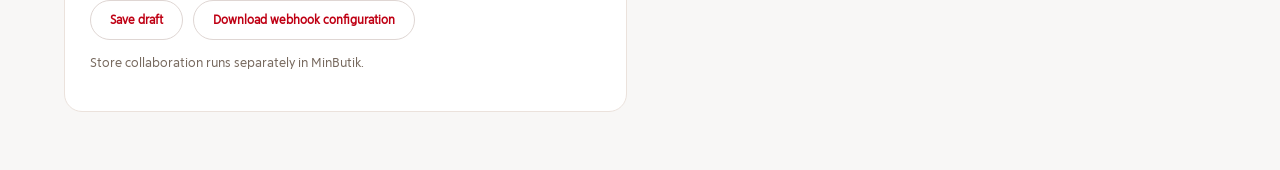
==== commit 1de1637b: "Add files via upload" ====
--- a/index.html
+++ b/index.html
@@ -1 +1 @@
-<!doctype html><html lang="en"><head><meta charset="utf-8"><meta name="viewport" content="width=device-width,initial-scale=1"><title>ICA · Publish store campaign</title><link rel="stylesheet" href="./base.css"><link rel="stylesheet" href="publisher.css?v=rich-5"></head><body><header class="publisher-header"><a class="logo" href="./">ICA</a><div><strong>Campaign content studio</strong><small>Central marketing · create, preview and share</small></div><span id="mode" class="pill">Local preview</span></header><main class="publisher-main"><section class="publisher-intro"><p class="eyebrow">FROM CENTRAL INSPIRATION TO LOCAL RELEVANCE</p><h1>A little inspiration.<br>Make it your own.</h1><p>Shape the message, choose your buttons and add a little extra inspiration for your stores.</p></section><div class="publisher-grid"><form id="publisher-form"><section class="publisher-card"><span class="section-number">01 · THE FIRST IMPRESSION</span><h2>Inbox & introduction</h2><label>Email subject<input name="subject_a" required maxlength="200"></label><label>Preview text<input name="preheader" maxlength="200" placeholder="A little preview of what is inside"></label><label>Eyebrow text<input name="eyebrow" maxlength="120"></label><label>Headline<input name="headline" required maxlength="200"></label><label>Message<textarea name="body_copy" rows="4" required maxlength="3000"></textarea></label></section><section class="publisher-card"><span class="section-number">02 · MAKE IT VISUAL</span><h2>Hero image</h2><label>Image URL<input name="banner_image" type="url" required></label><div id="image-choices" class="image-choices" aria-label="Choose a campaign image"></div><label>Image description<input name="banner_alt" maxlength="200" required></label></section><section class="publisher-card"><span class="section-number">03 · GIVE THEM A NEXT STEP</span><h2>Buttons & destinations</h2><div class="preset-buttons"><button type="button" data-cta-preset="offers">See offers ↗</button><button type="button" data-cta-preset="recipes">Plan dinner ↗</button><button type="button" data-cta-preset="stores">Find a store ↗</button></div><div class="publisher-two"><label>Primary button text<input name="cta_text" required maxlength="100"></label><label>Primary destination<input name="cta_url" type="url" required></label></div><label>Button shape<select name="button_radius"><option value="24px">Soft & rounded</option><option value="6px">Gently squared</option></select></label><label class="toggle-label"><input type="checkbox" name="secondary_cta_enabled"> Add a secondary button</label><div data-section="secondary_cta_enabled" class="optional-section"><div class="publisher-two"><label>Secondary button text<input name="secondary_cta_text" maxlength="100"></label><label>Secondary destination<input name="secondary_cta_url" type="url"></label></div></div></section><section class="publisher-card"><span class="section-number">04 · A LITTLE EXTRA</span><h2>Inspiration section</h2><p class="muted">An optional image, story and button after the personalised offers.</p><label class="toggle-label"><input type="checkbox" name="feature_enabled"> Include inspiration section</label><div data-section="feature_enabled" class="optional-section"><label>Section heading<input name="feature_heading" maxlength="200"></label><label>Message<textarea name="feature_body" rows="3" maxlength="3000"></textarea></label><label>Image URL<input name="feature_image" type="url"></label><div class="publisher-two"><label>Button text<input name="feature_cta_text" maxlength="100"></label><label>Destination<input name="feature_cta_url" type="url"></label></div></div><label>Personalised offers heading<input name="offers_heading" required maxlength="200"></label><p class="protected-note">🔒 Three personalised offer positions remain protected.</p></section><section class="publisher-card"><span class="section-number">05 · THE FINISHING TOUCHES</span><h2>Navigation & footer</h2><div class="publisher-two"><label>Navigation 1 text<input name="nav_link_1" required maxlength="100"></label><label>Destination<input name="nav_url_1" type="url" required></label></div><div class="publisher-two"><label>Navigation 2 text<input name="nav_link_2" required maxlength="100"></label><label>Destination<input name="nav_url_2" type="url" required></label></div><div class="publisher-two"><label>Navigation 3 text<input name="nav_link_3" required maxlength="100"></label><label>Destination<input name="nav_url_3" type="url" required></label></div><label>Footer message<textarea name="footer_copy" rows="3" required maxlength="3000"></textarea></label></section><section class="publisher-card"><h2>Ready to share?</h2><p id="save-help">Save a draft or publish the content for your stores to work with.</p><div class="actions"><button type="button" class="secondary" id="save-draft">Save draft</button><button type="submit" id="publish" disabled>Publish central content</button><button type="button" class="secondary" id="download-webhook">Download webhook configuration</button></div><p id="publisher-status" role="status" aria-live="polite"></p><p class="muted">Store collaboration runs separately in MinButik.</p></section></form><aside class="publisher-preview"><div class="publisher-card"><div class="preview-heading"><strong>Your email, coming together</strong><span class="pill">Live preview</span></div><div class="preview-subjects"><b>Subject</b> <span id="preview-subject-a"></span><br><b>Preview</b> <span id="preview-preheader"></span></div><iframe id="publisher-preview" sandbox title="Central campaign email preview"></iframe></div></aside></div></main><script type="module" src="publisher.mjs?v=20261123-rich-5"></script></body></html>
+<!doctype html><html lang="en"><head><meta charset="utf-8"><meta name="viewport" content="width=device-width,initial-scale=1"><title>ICA · Publish store campaign</title><link rel="stylesheet" href="./base.css"><link rel="stylesheet" href="publisher.css?v=rich-5"></head><body><header class="publisher-header"><a class="logo" href="./">ICA</a><div><strong>Campaign content studio</strong><small>Central marketing · create, preview and share</small></div><span id="mode" class="pill">Local preview</span></header><main class="publisher-main"><section class="publisher-intro"><p class="eyebrow">FROM CENTRAL INSPIRATION TO LOCAL RELEVANCE</p><h1>A little inspiration.<br>Make it your own.</h1><p>Shape the message, choose your buttons and add a little extra inspiration for your stores.</p></section><div class="publisher-grid"><form id="publisher-form"><section class="publisher-card"><span class="section-number">01 · THE FIRST IMPRESSION</span><h2>Inbox & introduction</h2><label>Email subject<input name="subject_a" required maxlength="200"></label><label>Preview text<input name="preheader" maxlength="200" placeholder="A little preview of what is inside"></label><label>Eyebrow text<input name="eyebrow" maxlength="120"></label><label>Headline<input name="headline" required maxlength="200"></label><label>Message<textarea name="body_copy" rows="4" required maxlength="3000"></textarea></label></section><section class="publisher-card"><span class="section-number">02 · MAKE IT VISUAL</span><h2>Hero image</h2><label>Image URL<input name="banner_image" type="url" required></label><div id="image-choices" class="image-choices" aria-label="Choose a campaign image"></div><label>Image description<input name="banner_alt" maxlength="200" required></label></section><section class="publisher-card"><span class="section-number">03 · GIVE THEM A NEXT STEP</span><h2>Buttons & destinations</h2><div class="preset-buttons"><button type="button" data-cta-preset="offers">See offers ↗</button><button type="button" data-cta-preset="recipes">Plan dinner ↗</button><button type="button" data-cta-preset="stores">Find a store ↗</button></div><div class="publisher-two"><label>Primary button text<input name="cta_text" required maxlength="100"></label><label>Primary destination<input name="cta_url" type="url" required></label></div><label>Button shape<select name="button_radius"><option value="24px">Soft & rounded</option><option value="6px">Gently squared</option></select></label><label class="toggle-label"><input type="checkbox" name="secondary_cta_enabled"> Add a secondary button</label><div data-section="secondary_cta_enabled" class="optional-section"><div class="publisher-two"><label>Secondary button text<input name="secondary_cta_text" maxlength="100"></label><label>Secondary destination<input name="secondary_cta_url" type="url"></label></div></div></section><section class="publisher-card"><span class="section-number">04 · A LITTLE EXTRA</span><h2>Inspiration section</h2><p class="muted">An optional image, story and button after the personalised offers.</p><label class="toggle-label"><input type="checkbox" name="feature_enabled"> Include inspiration section</label><div data-section="feature_enabled" class="optional-section"><label>Section heading<input name="feature_heading" maxlength="200"></label><label>Message<textarea name="feature_body" rows="3" maxlength="3000"></textarea></label><label>Image URL<input name="feature_image" type="url"></label><div class="publisher-two"><label>Button text<input name="feature_cta_text" maxlength="100"></label><label>Destination<input name="feature_cta_url" type="url"></label></div></div><label>Personalised offers heading<input name="offers_heading" required maxlength="200"></label><p class="protected-note">🔒 Three personalised offer positions remain protected.</p></section><section class="publisher-card"><span class="section-number">05 · THE FINISHING TOUCHES</span><h2>Navigation & footer</h2><div class="publisher-two"><label>Navigation 1 text<input name="nav_link_1" required maxlength="100"></label><label>Destination<input name="nav_url_1" type="url" required></label></div><div class="publisher-two"><label>Navigation 2 text<input name="nav_link_2" required maxlength="100"></label><label>Destination<input name="nav_url_2" type="url" required></label></div><div class="publisher-two"><label>Navigation 3 text<input name="nav_link_3" required maxlength="100"></label><label>Destination<input name="nav_url_3" type="url" required></label></div><label>Footer message<textarea name="footer_copy" rows="3" required maxlength="3000"></textarea></label></section><section class="publisher-card"><h2>Ready to share?</h2><p id="save-help">Save a draft or publish the content for your stores to work with.</p><div class="actions"><button type="button" class="secondary" id="save-draft">Save draft</button><button type="submit" id="publish" disabled>Publish central content</button><button type="button" class="secondary" id="download-webhook">Download webhook configuration</button></div><p id="publisher-status" role="status" aria-live="polite"></p><p class="muted">Store collaboration runs separately in MinButik.</p></section></form><aside class="publisher-preview"><div class="publisher-card"><div class="preview-heading"><strong>Your email, coming together</strong><span class="pill">Live preview</span></div><div class="preview-subjects"><b>Subject</b> <span id="preview-subject-a"></span><br><b>Preview</b> <span id="preview-preheader"></span></div><iframe id="publisher-preview" sandbox title="Central campaign email preview"></iframe></div></aside></div></main><script type="module" src="publisher.mjs?v=20261123-rich-5"></script></body></html>
--- a/publisher.css
+++ b/publisher.css
@@ -1 +1,3 @@
 .publisher-header{display:flex;align-items:center;gap:24px;padding:22px 5%;background:white;border-bottom:1px solid #e6ddd8}.publisher-header small{display:block;color:#74685e;margin-top:6px}.publisher-header .pill{margin-left:auto}.publisher-main{max-width:1380px;margin:auto;padding:38px 5%}.publisher-intro h1{font-size:40px;line-height:1.1;margin:12px 0}.publisher-intro>p:last-child{max-width:650px;line-height:1.7;color:#75675c}.publisher-grid{display:grid;grid-template-columns:minmax(320px,1fr) minmax(300px,1fr);gap:26px;align-items:start;margin-top:32px}.publisher-card{background:white;border:1px solid #ebe2dc;border-radius:18px;padding:25px;margin-bottom:20px}.publisher-card h2{font-size:22px;margin:0 0 10px}.publisher-card label{display:block;font-size:13px;font-weight:bold;margin:19px 0 8px}.publisher-card input,.publisher-card textarea{display:block;width:100%;border:1px solid #d9d1cb;border-radius:9px;padding:12px;margin-top:7px;font-size:14px;font-weight:normal;background:#fffdfb}.publisher-card input:focus,.publisher-card textarea:focus{outline:2px solid #c50017}.publisher-two{display:grid;grid-template-columns:1fr 1fr;gap:15px}.muted,#save-help{color:#77695e;line-height:1.6;font-size:13px}.image-choices{display:flex;gap:10px;margin:12px 0}.image-choices button{padding:0;width:78px;height:60px;overflow:hidden;border-radius:8px;background:white;border:2px solid transparent}.image-choices button[aria-pressed=true]{border-color:#e30613}.image-choices img{width:100%;height:100%;object-fit:cover}.publisher-preview{position:sticky;top:20px}.preview-heading{display:flex;align-items:center;justify-content:space-between;gap:12px}.preview-subjects{font-size:12px;line-height:1.9;margin:18px 0;padding:12px;background:#fff5ee;border-radius:8px}.preview-subjects b{color:#b60016;margin-right:6px}#publisher-preview{width:100%;height:1050px;border:0}.publisher-card .actions{display:flex;gap:10px;flex-wrap:wrap}.publisher-card button{font-size:12px}.portal-link{font-size:13px;color:#ae0014}#publisher-status{font-size:13px;line-height:1.6;color:#076d63}.publisher-card .error{color:#b00020!important}.embedded .publisher-intro{display:none}.embedded .publisher-header{padding:14px 24px}.embedded .publisher-main{padding:20px}.embedded .publisher-grid{margin-top:0}@media(max-width:780px){.publisher-grid{grid-template-columns:1fr}.publisher-preview{position:static}.publisher-two{grid-template-columns:1fr}.publisher-intro h1{font-size:32px}.publisher-header{gap:14px}.publisher-header strong{font-size:14px}}
+
+.section-number{display:block;color:#a18a7f;font-size:10px;font-weight:700;letter-spacing:1.5px;margin-bottom:10px}.publisher-card select{width:100%;display:block;padding:12px;border:1px solid #d9d1cb;border-radius:9px;margin-top:7px;background:#fffdfb;font:14px Arial}.publisher-card .toggle-label{display:flex;align-items:center;gap:10px;font-size:14px;cursor:pointer}.publisher-card .toggle-label input{width:18px;height:18px;margin:0;accent-color:#e30613}.optional-section{padding:0 16px 16px;background:#fff8f4;border-radius:12px}.optional-section[hidden]{display:none}.preset-buttons{display:flex;gap:8px;flex-wrap:wrap;margin:15px 0}.preset-buttons button{background:#fff4ed;border:1px solid #f0d6c7;color:#b60016;border-radius:22px;padding:10px 14px}.preset-buttons button:hover{background:#ffe4d6}.protected-note{font-size:12px;color:#77695e;padding:12px;background:#f6f3ef;border-radius:8px}.publisher-card textarea{resize:vertical}.publisher-card button:focus-visible{outline:2px solid #c50017;outline-offset:3px}
